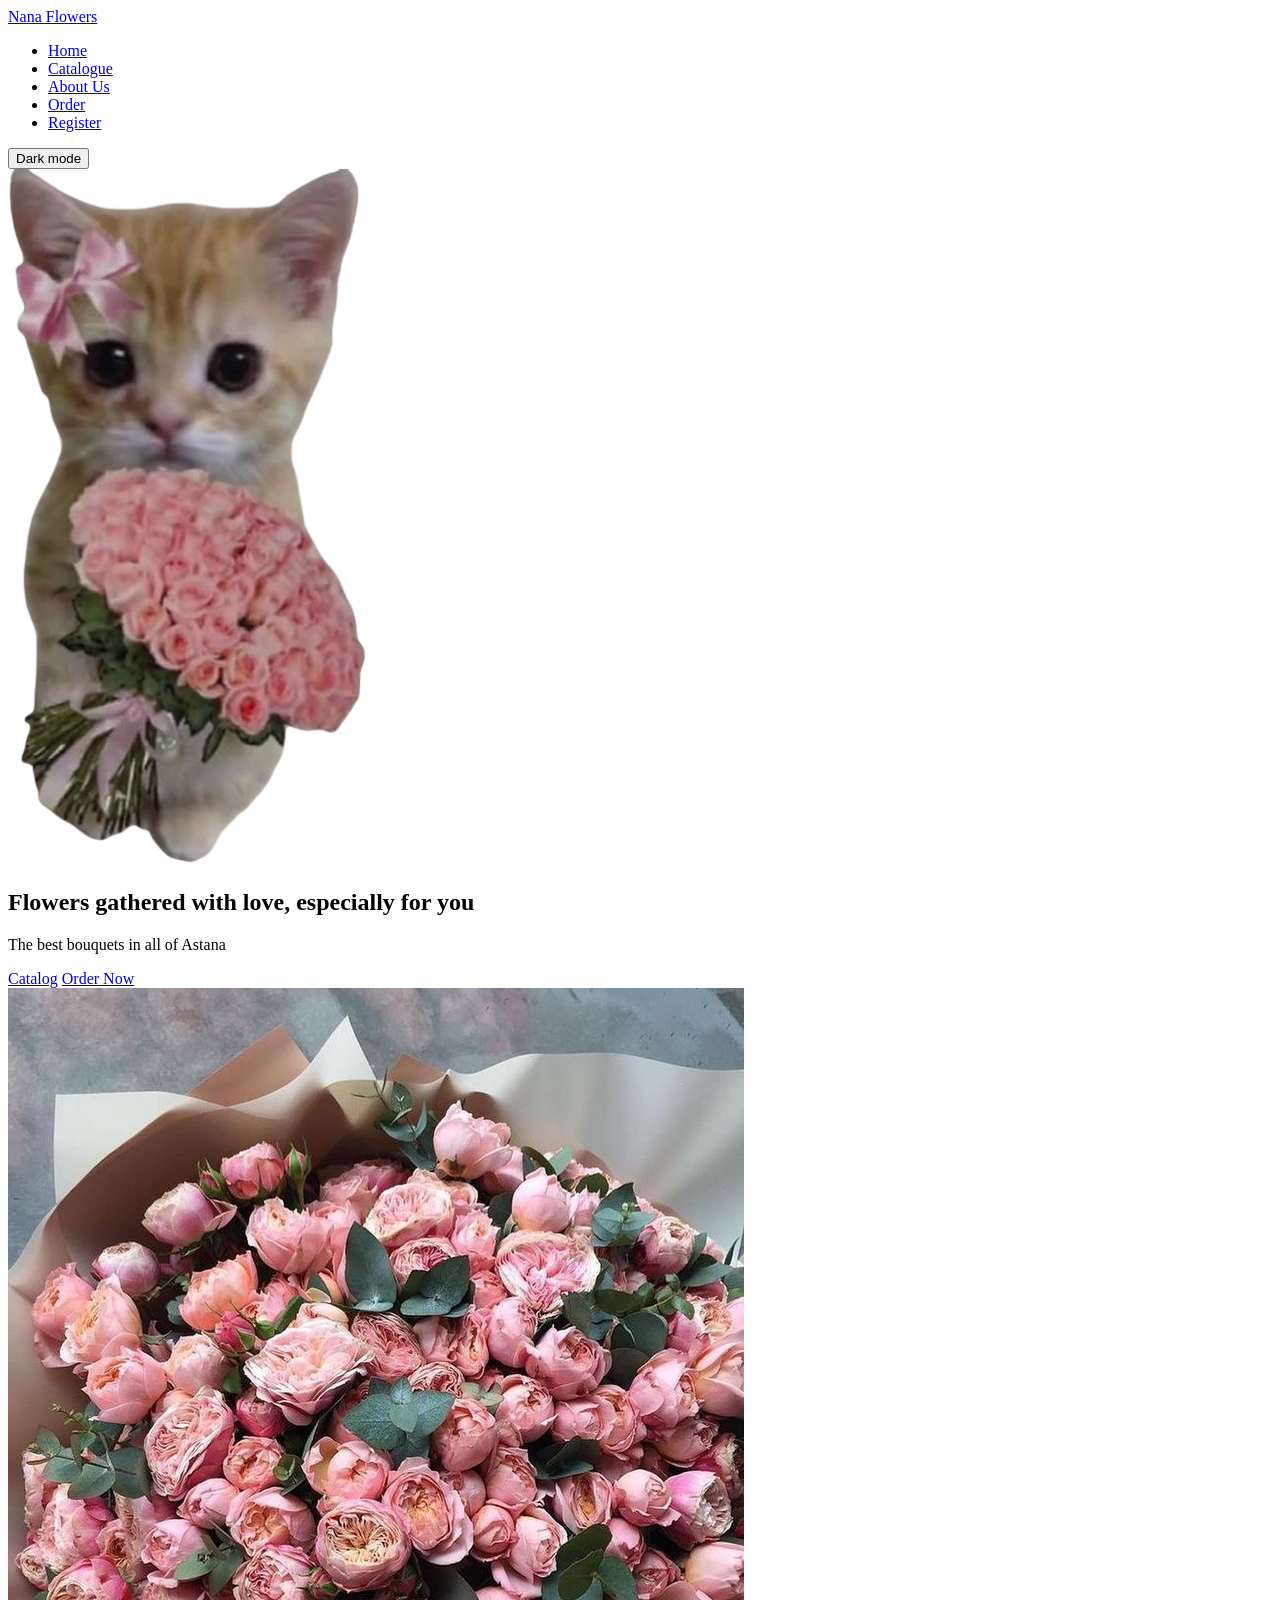
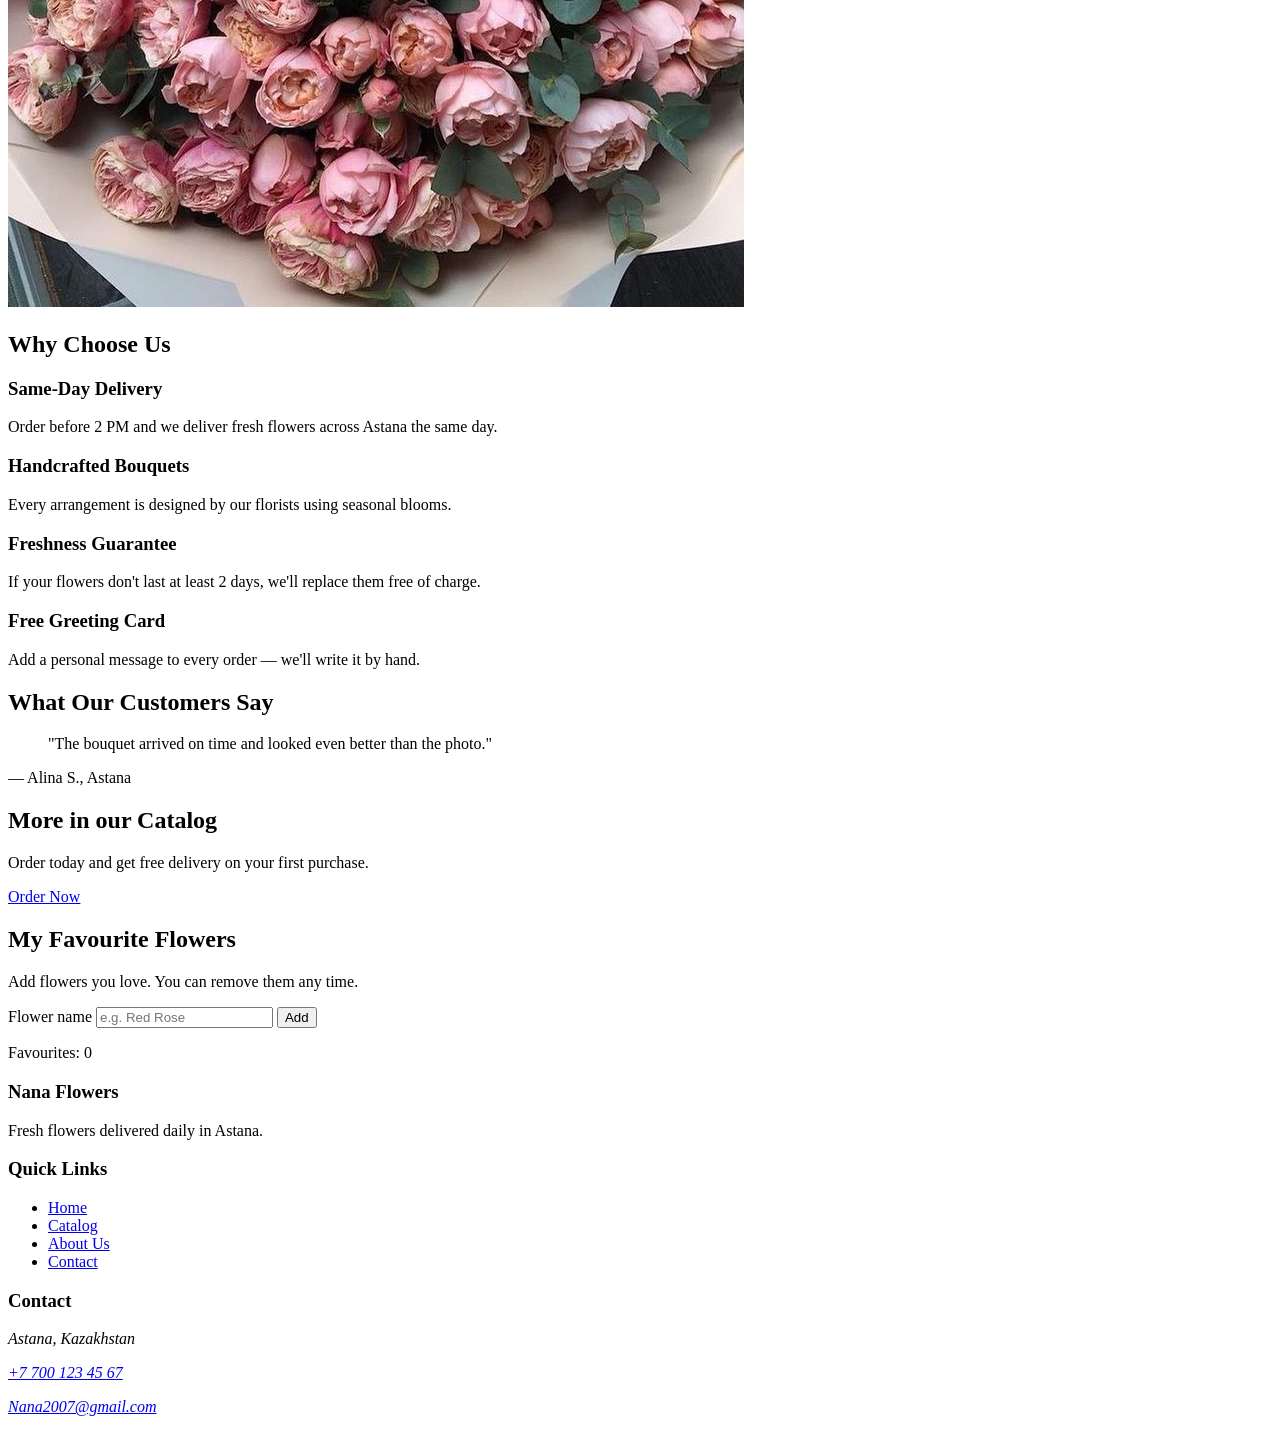
==== index.html @ 25d36a74 "Update index.html" ====
<!DOCTYPE html>
<html>
<head>
  <meta charset="UTF-8">
  <meta name="viewport" content="width=device-width, initial-scale=1.0">
  <title>Home Nana</title>
  <link rel="stylesheet" href="style.css">
  <link rel="stylesheet" href="responsive.css">
  <link rel="icon" type="image/png" href="images/faviconjpg.jpg">
  <script src="index.js" defer></script>
</head>
<body>
  <header class="header">
    <nav class="navbar" aria-label="Main navigation">
      <a href="index.html" class="logo">Nana Flowers</a>
      <ul class="list">
        <li><a href="index.html" class="active" aria-current="page">Home</a></li>
        <li><a href="services.html">Catalogue</a></li>
        <li><a href="aboutus.html">About Us</a></li>
        <li><a href="contact.html">Order</a></li>
        <li><a href="register.html">Register</a></li>
      </ul>
      
      <button id="themeToggle" class="theme-toggle" type="button" aria-pressed="false">
         Dark mode
      </button>
    </nav>
  </header>

  <main>
    <section class="hero">
      <div class="hero__text">
        <img src="images/kotikk.png" class="kotik" alt="cat with flowers">
        <h1>Flowers gathered with love, especially for you</h1>
        <p>The best bouquets in all of Astana</p>
        <div class="actions">
          <a href="services.html" class="primary">Catalog</a>
          <a href="contact.html" class="secondary">Order Now</a>
        </div>
      </div>
      <img src="images/flowers.jpg" class="flowers" alt="Nana Bouquet" loading="lazy">
    </section>

    <section class="benefits" aria-labelledby="benefits-title">
      <h2 id="benefits-title">Why Choose Us</h2>
      <div class="benefits__grid">
        <article class="benefit-card">
          <h3>Same-Day Delivery</h3>
          <p>Order before 2 PM and we deliver fresh flowers across Astana the same day.</p>
        </article>
        <article class="benefit-card">
          <h3>Handcrafted Bouquets</h3>
          <p>Every arrangement is designed by our florists using seasonal blooms.</p>
        </article>
        <article class="benefit-card">
          <h3>Freshness Guarantee</h3>
          <p>If your flowers don't last at least 2 days, we'll replace them free of charge.</p>
        </article>
        <article class="benefit-card">
          <h3>Free Greeting Card</h3>
          <p>Add a personal message to every order — we'll write it by hand.</p>
        </article>
      </div>
    </section>

    <section class="testimonial" aria-labelledby="testimonial-title">
      <h2 id="testimonial-title">What Our Customers Say</h2>
      <aside class="testimonial__quote">
        <blockquote>
          <p>"The bouquet arrived on time and looked even better than the photo."</p>
        </blockquote>
        <p class="testimonial__author">— Alina S., Astana</p>
      </aside>
    </section>

    <section class="cta" aria-labelledby="cta-title">
      <h2 id="cta-title">More in our Catalog</h2>
      <p>Order today and get free delivery on your first purchase.</p>
      <a href="contact.html" class="btn btn--accent btn--large">Order Now</a>
    </section>

    
    <section class="favourites" aria-labelledby="fav-title">
      <h2 id="fav-title">My Favourite Flowers</h2>
      <p>Add flowers you love. You can remove them any time.</p>

      <form id="favForm" class="fav-form">
        <label for="favInput">Flower name</label>
        <input type="text" id="favInput" placeholder="e.g. Red Rose" autocomplete="off">
        <button type="submit" class="btn btnaccent">Add</button>
      </form>

      <p id="favMessage" class="fav-message" role="status"></p>
      <p id="favCount" class="fav-count">Favourites: 0</p>

      <ul id="favList" class="fav-list"></ul>
    </section>
  </main>

  <footer class="site-footer">
    <div class="footer__columns">
      <div class="footer__col">
        <h3>Nana Flowers</h3>
        <p>Fresh flowers delivered daily in Astana.</p>
      </div>
      <div class="footer__col">
        <h3>Quick Links</h3>
        <ul>
          <li><a href="index.html">Home</a></li>
          <li><a href="services.html">Catalog</a></li>
          <li><a href="aboutus.html">About Us</a></li>
          <li><a href="contact.html">Contact</a></li>
        </ul>
      </div>
      <div class="footer__col">
        <h3>Contact</h3>
        <address>
          <p>Astana, Kazakhstan</p>
          <p><a href="tel:+77001234567">+7 700 123 45 67</a></p>
          <p><a href="mailto:Nana2007@gmail.com">Nana2007@gmail.com</a></p>
        </address>
      </div>
    </div>
  </footer>
</body>
</html>
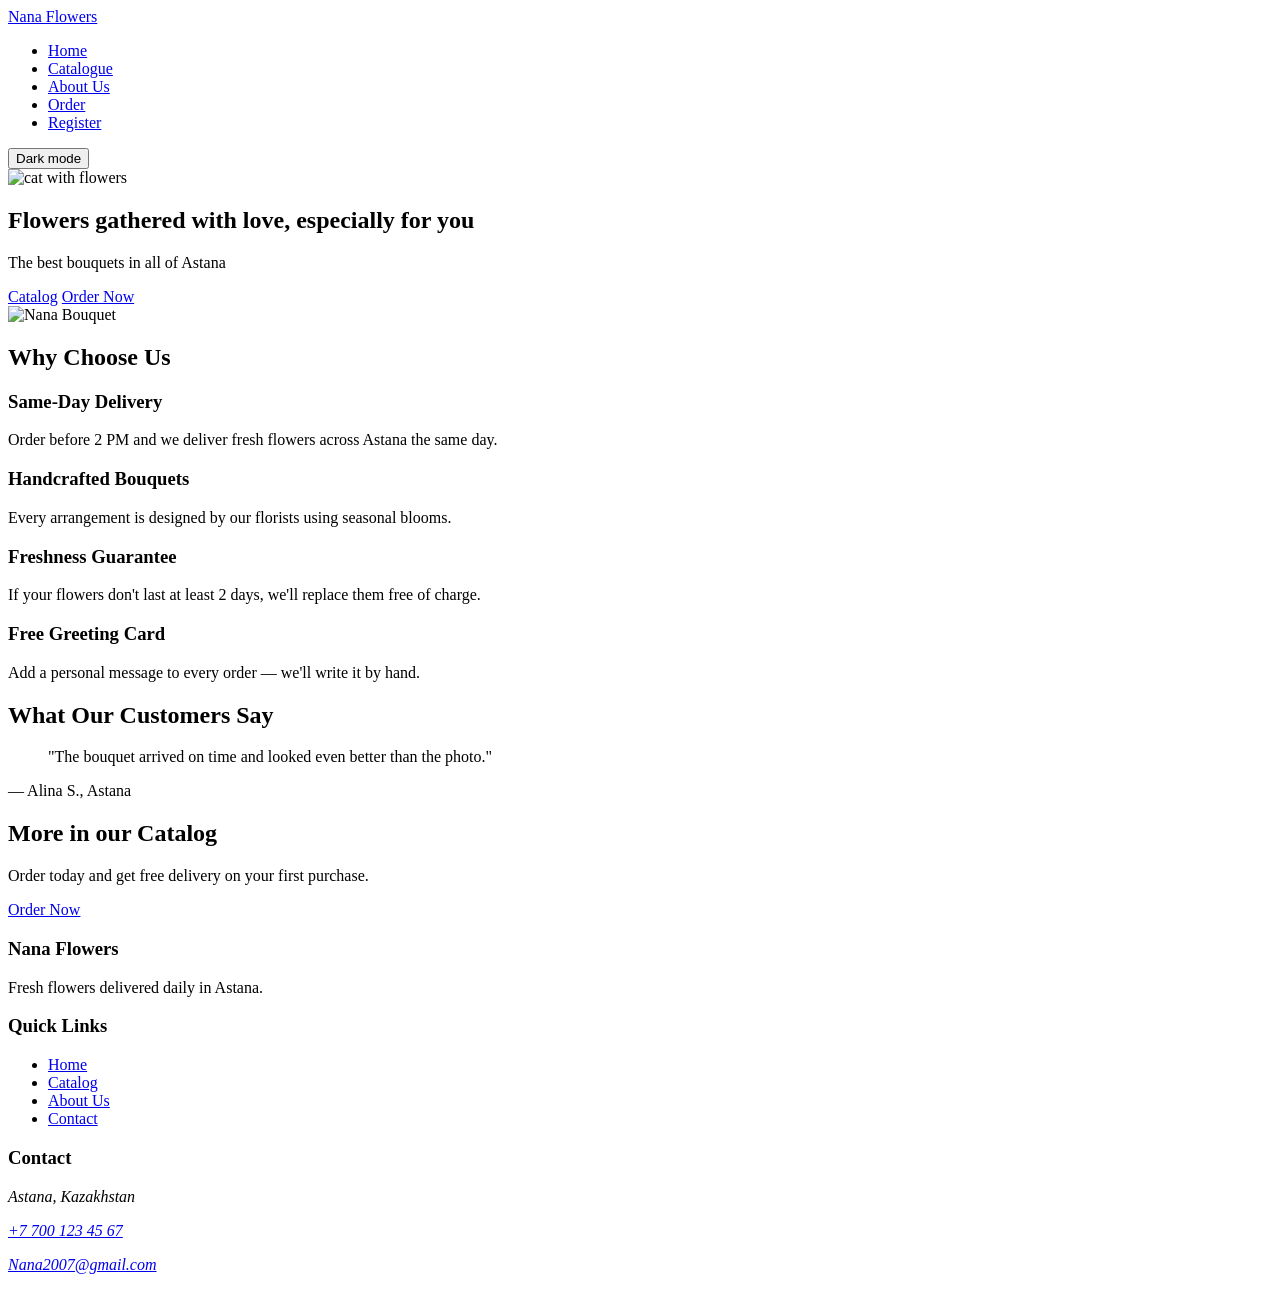
==== commit 8e68cf1e: "Update index.html" ====
--- a/index.html
+++ b/index.html
@@ -6,8 +6,8 @@
   <title>Home Nana</title>
   <link rel="stylesheet" href="style.css">
   <link rel="stylesheet" href="responsive.css">
-  <link rel="icon" type="image/png" href="images/faviconjpg.jpg">
-  <script src="index.js" defer></script>
+  <link rel="icon" type="image/png" href="faviconjpg.jpg">
+  <script src="script.js" defer></script>
 </head>
 <body>
   <header class="header">
@@ -30,7 +30,7 @@
   <main>
     <section class="hero">
       <div class="hero__text">
-        <img src="images/kotikk.png" class="kotik" alt="cat with flowers">
+        <img src="kotikk.png" class="kotik" alt="cat with flowers">
         <h1>Flowers gathered with love, especially for you</h1>
         <p>The best bouquets in all of Astana</p>
         <div class="actions">
@@ -38,7 +38,7 @@
           <a href="contact.html" class="secondary">Order Now</a>
         </div>
       </div>
-      <img src="images/flowers.jpg" class="flowers" alt="Nana Bouquet" loading="lazy">
+      <img src="flowers.jpg" class="flowers" alt="Nana Bouquet" loading="lazy">
     </section>
 
     <section class="benefits" aria-labelledby="benefits-title">
@@ -78,23 +78,6 @@
       <p>Order today and get free delivery on your first purchase.</p>
       <a href="contact.html" class="btn btn--accent btn--large">Order Now</a>
     </section>
-
-    
-    <section class="favourites" aria-labelledby="fav-title">
-      <h2 id="fav-title">My Favourite Flowers</h2>
-      <p>Add flowers you love. You can remove them any time.</p>
-
-      <form id="favForm" class="fav-form">
-        <label for="favInput">Flower name</label>
-        <input type="text" id="favInput" placeholder="e.g. Red Rose" autocomplete="off">
-        <button type="submit" class="btn btnaccent">Add</button>
-      </form>
-
-      <p id="favMessage" class="fav-message" role="status"></p>
-      <p id="favCount" class="fav-count">Favourites: 0</p>
-
-      <ul id="favList" class="fav-list"></ul>
-    </section>
   </main>
 
   <footer class="site-footer">
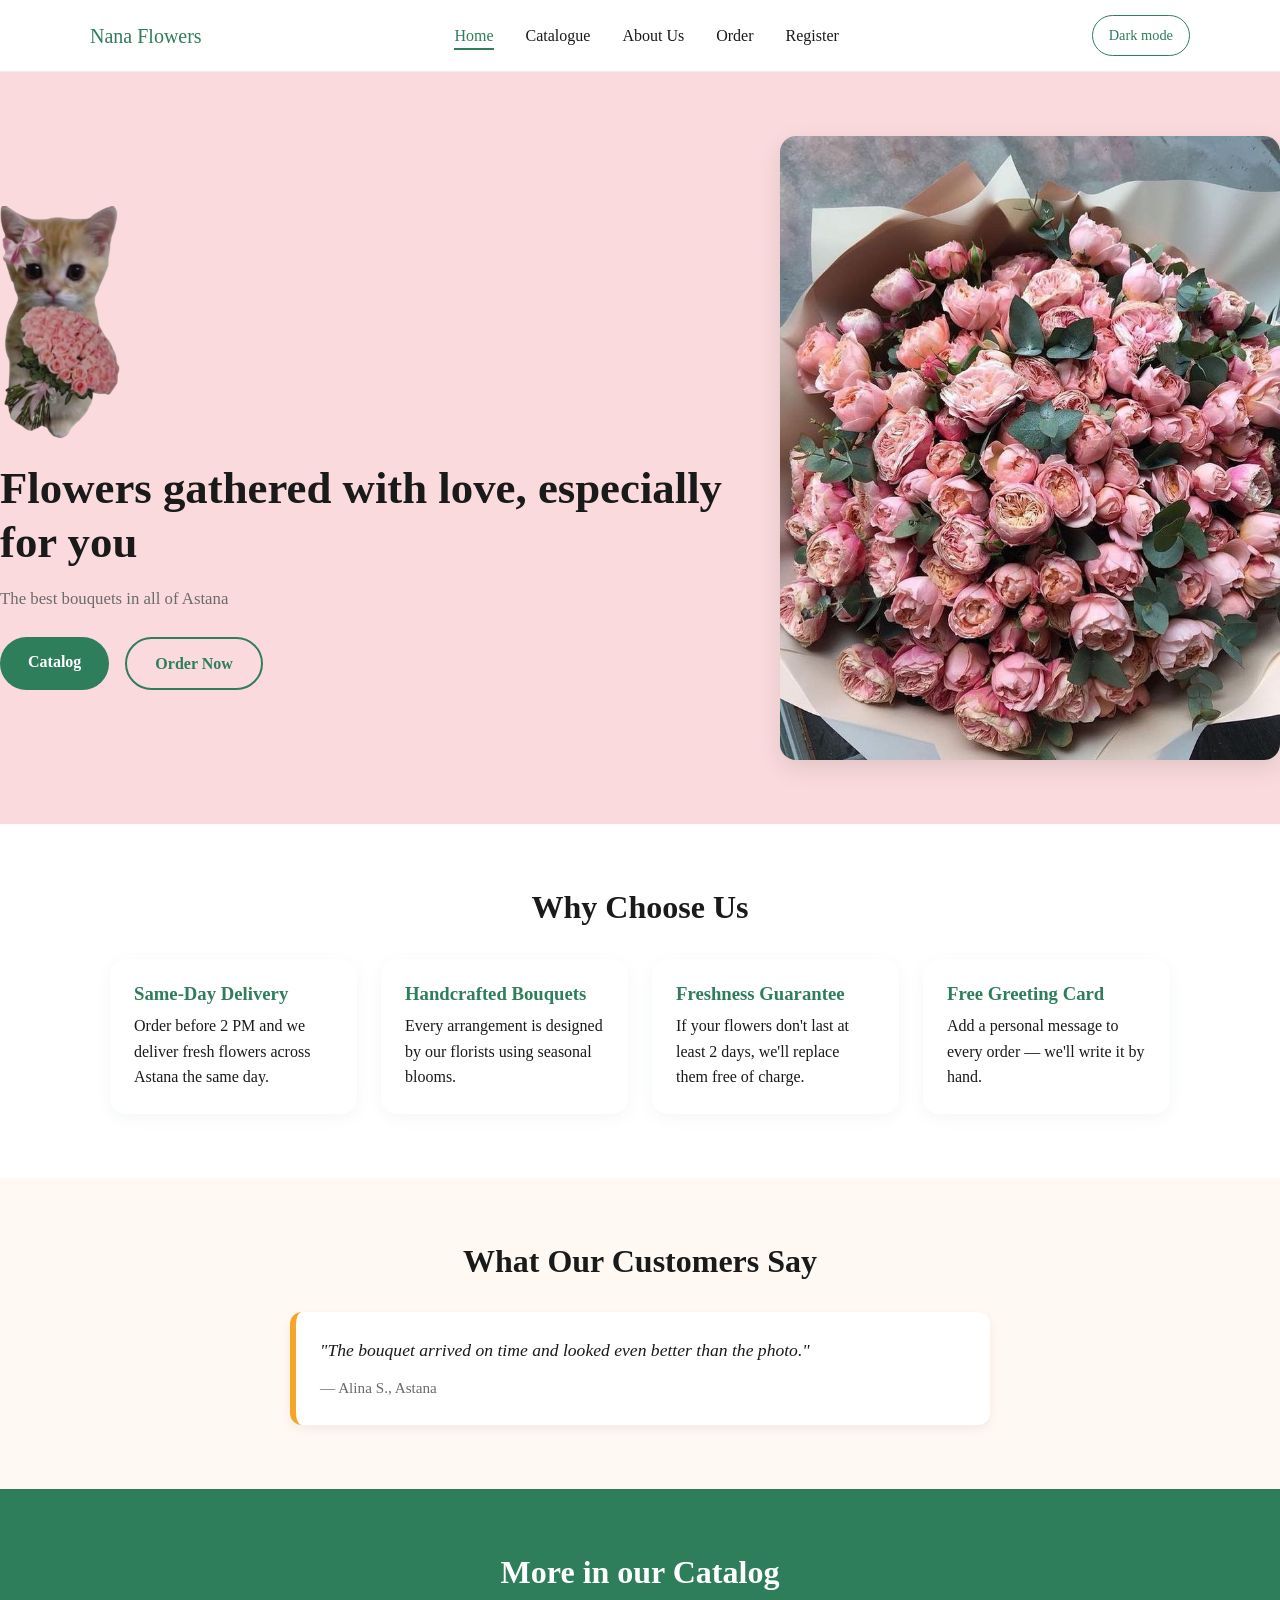
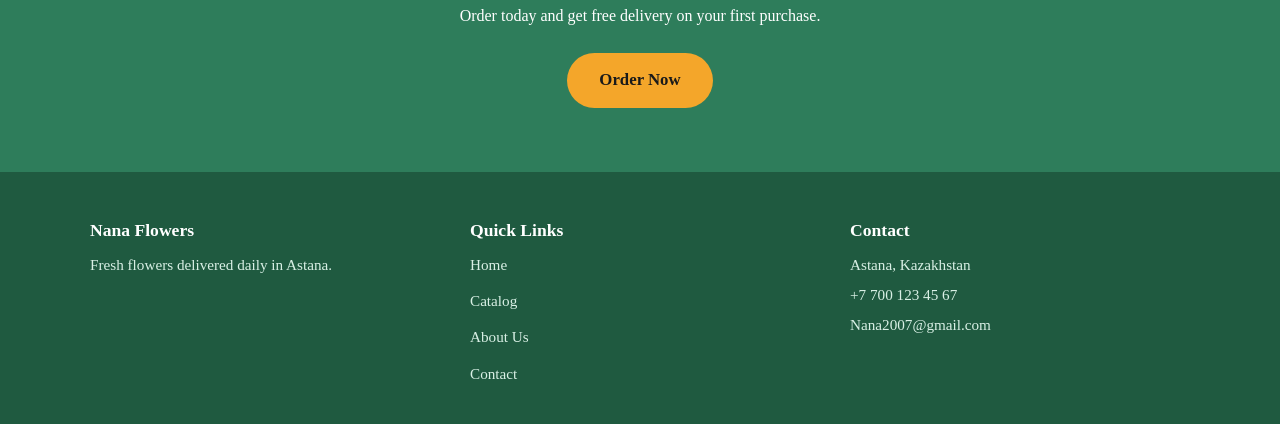
==== commit 2f43ed40: "Update index.html" ====
--- a/index.html
+++ b/index.html
@@ -4,11 +4,26 @@
   <meta charset="UTF-8">
   <meta name="viewport" content="width=device-width, initial-scale=1.0">
   <title>Home Nana</title>
-  <link rel="stylesheet" href="style.css">
-  <link rel="stylesheet" href="responsive.css">
-  <link rel="icon" type="image/png" href="faviconjpg.jpg">
-  <script src="script.js" defer></script>
+  <link rel="stylesheet" href="css/style.css">
+  <link rel="stylesheet" href="css/responsive.css">
+  <link rel="icon" type="image/png" href="images/faviconjpg.jpg">
 </head>
+   <script>
+    const themeToggle = document.getElementById('themeToggle');
+    if (themeToggle) {
+      const body = document.body;
+      themeToggle.addEventListener('click', () => {
+        const isDark = body.classList.toggle('dark-theme');
+        if (isDark) {
+          themeToggle.textContent = 'Light mode';
+          themeToggle.setAttribute('aria-pressed', 'true');
+        } else {
+          themeToggle.textContent = 'Dark mode';
+          themeToggle.setAttribute('aria-pressed', 'false');
+        }
+      });
+    }
+  </script>
 <body>
   <header class="header">
     <nav class="navbar" aria-label="Main navigation">
@@ -21,8 +36,9 @@
         <li><a href="register.html">Register</a></li>
       </ul>
       
+      
       <button id="themeToggle" class="theme-toggle" type="button" aria-pressed="false">
-         Dark mode
+        Dark mode
       </button>
     </nav>
   </header>
@@ -30,7 +46,7 @@
   <main>
     <section class="hero">
       <div class="hero__text">
-        <img src="kotikk.png" class="kotik" alt="cat with flowers">
+        <img src="images/kotikk.png" class="kotik" alt="cat with flowers">
         <h1>Flowers gathered with love, especially for you</h1>
         <p>The best bouquets in all of Astana</p>
         <div class="actions">
@@ -38,7 +54,7 @@
           <a href="contact.html" class="secondary">Order Now</a>
         </div>
       </div>
-      <img src="flowers.jpg" class="flowers" alt="Nana Bouquet" loading="lazy">
+      <img src="images/flowers.jpg" class="flowers" alt="Nana Bouquet" loading="lazy">
     </section>
 
     <section class="benefits" aria-labelledby="benefits-title">
--- a/css/style.css
+++ b/css/style.css
@@ -0,0 +1,1238 @@
+* {
+  box-sizing: border-box;
+  margin: 0;
+  padding: 0;
+}
+
+body {
+  font-family: Georgia, 'Times New Roman', Times, serif;
+  color: #1A1A1A;
+  background: #FFFFFF;
+  line-height: 1.6;
+  padding-top: 72px;
+  transition: background 0.3s, color 0.3s;
+}
+
+h1, h2, h3 {
+  font-family: Georgia, 'Times New Roman', Times, serif;
+  line-height: 1.2;
+}
+
+.container {
+  width: min(1100px, 90%);
+  margin: 0 auto;
+}
+
+.header {
+  position: fixed;
+  top: 0;
+  left: 0;
+  width: 100%;
+  height: 72px;
+  background: #FFFFFF;
+  border-bottom: 1px solid #EEEEEE;
+  z-index: 1000;
+  transition: background 0.3s, border-color 0.3s;
+}
+
+.navbar {
+  display: flex;
+  align-items: center;
+  justify-content: space-between;
+  height: 100%;
+  width: min(1100px, 90%);
+  margin: 0 auto;
+}
+
+.logo {
+  font-family: 'Times New Roman', Times, serif;
+  font-size: 1.25rem;
+  color: #2E7D5B;
+  text-decoration: none;
+}
+
+.list {
+  display: flex;
+  gap: 32px;
+  list-style: none;
+}
+
+.list a {
+  color: #1A1A1A;
+  text-decoration: none;
+  font-weight: 500;
+  padding-bottom: 4px;
+  border-bottom: 2px solid transparent;
+  transition: color 0.2s, border-color 0.2s;
+}
+
+.list a:hover {
+  color: #2E7D5B;
+  border-bottom-color: #F4A62A;
+}
+
+.list a.active {
+  color: #2E7D5B;
+  border-bottom-color: #2E7D5B;
+}
+
+.btn {
+  display: inline-block;
+  padding: 10px 22px;
+  border-radius: 999px;
+  font-weight: 600;
+  text-decoration: none;
+}
+
+.btnaccent {
+  background: #F4A62A;
+  color: #1A1A1A;
+}
+
+.btnaccent:hover {
+  filter: brightness(0.95);
+}
+
+.btnaccent:focus-visible {
+  outline: 3px solid #2E7D5B;
+  outline-offset: 2px;
+}
+
+.go {
+  background: #2E7D5B;
+  color: #FFFFFF;
+  padding: 64px 0;
+  text-align: center;
+}
+
+.go h2 {
+  color: #FFFFFF;
+  margin-bottom: 8px;
+}
+
+.go p {
+  margin-bottom: 32px;
+}
+
+
+@media (max-width: 640px) {
+  .navbar {
+    flex-wrap: wrap;
+    height: auto;
+    padding: 8px 0;
+  }
+  .theme-toggle {
+    margin-left: auto;
+  }
+}
+
+
+
+
+
+
+.hero {
+  display: flex;
+  align-items: center;
+  justify-content: space-between;
+  gap: 40px;
+  padding: 64px 0;
+  background: #FADADD;
+  flex-wrap: wrap;
+}
+
+.hero .hero__text {
+  flex: 1 1 400px;
+  text-align: left;
+}
+
+.hero .hero__text h1 {
+  font-size: clamp(1.8rem, 4vw, 2.8rem);
+  margin-bottom: 16px;
+}
+
+.hero .hero__text p {
+  font-size: 1.05rem;
+  color: #6B6B6B;
+  margin-bottom: 24px;
+}
+
+.hero .kotik {
+  width: 120px;
+  margin-bottom: 16px;
+}
+
+.hero .flowers {
+  flex: 1 1 400px;
+  max-width: 500px;
+  border-radius: 16px;
+  box-shadow: 0 8px 24px rgba(0, 0, 0, 0.1);
+}
+
+
+.hero .actions {
+  display: flex;
+  gap: 16px;
+  flex-wrap: wrap;
+  margin-top: 16px;
+}
+
+.primary {
+  display: inline-block;
+  padding: 12px 28px;
+  background: #2E7D5B;
+  color: #FFFFFF;
+  border-radius: 999px;
+  font-weight: 600;
+  text-decoration: none;
+  transition: filter 0.2s;
+}
+
+.primary:hover {
+  filter: brightness(0.9);
+}
+
+.secondary {
+  display: inline-block;
+  padding: 12px 28px;
+  background: transparent;
+  color: #2E7D5B;
+  border: 2px solid #2E7D5B;
+  border-radius: 999px;
+  font-weight: 600;
+  text-decoration: none;
+  transition: 0.2s;
+}
+
+.secondary:hover {
+  background: #2E7D5B;
+  color: #FFFFFF;
+}
+
+.cta {
+  background: #2E7D5B;
+  color: #FFFFFF;
+  padding: 64px 20px;
+  text-align: center;
+  border-radius: 0;
+}
+
+.cta h2 {
+  color: #FFFFFF;
+  font-size: 2rem;
+  margin-bottom: 12px;
+}
+
+.cta p {
+  color: #FFFFFF;
+  margin-bottom: 24px;
+}
+
+.btn--accent {
+  display: inline-block;
+  padding: 12px 28px;
+  background: #F4A62A;
+  color: #1A1A1A;
+  border-radius: 999px;
+  font-weight: 600;
+  text-decoration: none;
+}
+
+.btn--accent:hover {
+  filter: brightness(0.95);
+}
+
+.btn--large {
+  padding: 14px 32px;
+  font-size: 1.05rem;
+}
+
+.site-footer {
+  background: #1F5A40;
+  color: #FFFFFF;
+  padding: 48px 20px 32px;
+}
+
+.footer__columns {
+  max-width: 1100px;
+  margin: 0 auto;
+  display: grid;
+  grid-template-columns: repeat(3, 1fr);
+  gap: 40px;
+}
+
+.footer__col h3 {
+  color: #FFFFFF;
+  margin-bottom: 12px;
+  font-size: 1.1rem;
+}
+
+.footer__col p,
+.footer__col a {
+  color: #D9F0E5;
+  font-size: 0.95rem;
+  text-decoration: none;
+  margin-bottom: 6px;
+  display: block;
+}
+
+.footer__col a:hover {
+  color: #F4A62A;
+}
+
+.footer__col ul {
+  list-style: none;
+  display: grid;
+  gap: 6px;
+}
+
+.footer__col address {
+  font-style: normal;
+}
+
+.benefits {
+  padding: 64px 20px;
+  text-align: center;
+  max-width: 1100px;
+  margin: 0 auto;
+}
+
+.benefits h2 {
+  margin-bottom: 32px;
+  font-size: 2rem;
+}
+
+.benefits__grid {
+  display: grid;
+  grid-template-columns: repeat(auto-fit, minmax(220px, 1fr));
+  gap: 24px;
+}
+
+.benefit-card {
+  background: #FFFFFF;
+  padding: 24px;
+  border-radius: 16px;
+  box-shadow: 0 4px 16px rgba(46, 125, 91, 0.06);
+  text-align: left;
+}
+
+.benefit-card h3 {
+  color: #2E7D5B;
+  margin-bottom: 8px;
+}
+
+.testimonial {
+  padding: 64px 20px;
+  text-align: center;
+  background: #FFF8F3;
+}
+
+.testimonial h2 {
+  margin-bottom: 32px;
+  font-size: 2rem;
+}
+
+.testimonial__quote {
+  max-width: 700px;
+  margin: 0 auto;
+  background: #FFFFFF;
+  border-left: 6px solid #F4A62A;
+  padding: 24px;
+  border-radius: 12px;
+  text-align: left;
+  box-shadow: 0 4px 12px rgba(0, 0, 0, 0.06);
+}
+
+.testimonial__quote blockquote p {
+  font-style: italic;
+  font-size: 1.1rem;
+  color: #1A1A1A;
+}
+
+.testimonial__author {
+  color: #6B6B6B;
+  font-size: 0.95rem;
+  margin-top: 12px;
+}
+
+.content {
+  max-width: 1100px;
+  margin: 0 auto;
+}
+
+
+
+
+
+.services {
+  padding: 64px 0;
+  max-width: 1200px;
+  margin: 0 auto;
+}
+
+.services h2 {
+  text-align: center;
+  margin-bottom: 32px;
+}
+
+.services-grid {
+  display: grid;
+  grid-template-columns: 2fr 1fr 1fr;
+  gap: 24px;
+}
+
+.service {
+  background: rgb(255, 246, 242);
+  padding: 24px;
+  border-radius: 12px;
+  box-shadow: 0 4px 16px rgba(46, 125, 91, 0.06);
+}
+.service h3 {
+  color: #2E7D5B;
+  margin-bottom: 8px;
+}
+
+.service-large {
+  grid-column: 1 / 2;  
+  grid-row: 1 / 3;
+  background: rgb(255, 228, 235);
+  }
+
+.products {
+  padding: 64px 0;
+  max-width: 1200px;
+  margin: 0 auto;
+}
+
+.heading {
+  text-align: center;
+  font-size: 36px;
+  margin: 40px;
+  color: #2E7D5B;
+}
+
+.box-container {
+  display: grid;
+  grid-template-columns: 1fr 1fr 1fr;
+  gap: 24px;
+}
+
+.box {
+  background: white;
+  border: 1px solid rgb(230, 230, 230);
+  border-radius: 12px;
+  overflow: hidden;
+  box-shadow: 0 4px 12px rgba(0, 0, 0, 0.08);
+  position: relative;
+}
+
+.discount {
+  position: absolute;
+  top: 10px;
+  left: 10px;
+  background: rgba(244, 166, 42, 1);
+  color: rgb(30, 30, 30);
+  padding: 4px 12px;
+  border-radius: 6px;
+  font-size: 0.85rem;
+  font-weight: 700;
+  z-index: 1;
+}
+
+.image {
+  position: relative;
+  text-align: center;
+  overflow: hidden;
+}
+
+.image img {
+  width: 100%;
+  height: 220px;
+  object-fit: cover;
+  opacity: 0.5;
+}
+.box:hover .image img {
+  opacity: 1.0;
+}
+
+.btn-group {
+  position: absolute;         
+  bottom: 0;
+  left: 0;
+  right: 0;
+  display: flex;
+}
+
+
+.button {
+  background-color: rgb(48, 109, 69);
+  border: 1px solid rgb(249, 252, 249);
+  border-radius: 10px;
+  color: white;
+  padding: 15px 32px;
+  text-align: center;
+  text-decoration: none;
+  font-size: 16px;
+  cursor: pointer;
+}
+
+.btn-group .button:hover {
+  background-color: rgb(123, 123, 123);
+}
+
+.btn-group .button:not(:last-child) {
+  border-right: none; 
+}
+.content {
+  padding: 16px;
+  text-align: center;
+}
+
+.content h3 {
+  font-size: 18px;
+  margin-bottom: 8px;
+}
+
+.price {
+  font-weight: 700;
+  color: rgb(35, 34, 34);
+}
+
+.price span {
+  color: rgb(150, 150, 150);
+  text-decoration: line-through;
+  font-weight: 400;
+  margin-left: 8px;
+}
+
+.order-btn {
+  background-color: rgb(255, 241, 235);
+  border: none;
+  border-radius: 12px;
+  box-shadow: 0 4px 16px rgba(46, 125, 91, 0.06);
+  color: black;
+  padding: 16px 32px;
+  text-align: center;
+  text-decoration: none;
+  display: inline-block;
+  font-size: 16px;
+  margin: 4px 2px;
+  transition-duration: 0.4s;
+  cursor: pointer;
+}
+
+.order-btn:hover {
+  background-color: #003312;
+  color: white;
+}
+.bouquet-search {
+  max-width: 600px;
+  margin: 30px auto 45px;
+  text-align: center;
+}
+
+.bouquet-search label {
+  display: block;
+  color: rgb(46, 128, 91);
+  font-size: 22px;
+  font-weight: bold;
+  margin-bottom: 15px;
+}
+
+.bouquet-search input {
+  width: 100%;
+  padding: 15px 20px;
+  border: 2px solid rgb(244, 196, 217);
+  border-radius: 20px;
+  font-size: 16px;
+  outline: none;
+  box-sizing: border-box;
+}
+
+.bouquet-search input:focus {
+  border-color: rgb(46, 128, 91);
+}
+
+#resultCount {
+  margin-top: 15px;
+  color: rgb(119, 119, 119);
+}
+
+#noResults {
+  margin-top: 15px;
+  color: rgb(182, 78, 117);
+}
+
+.favourites {
+  max-width: 750px;
+  margin: 70px auto;
+  padding: 40px;
+  background-color: rgb(255, 243, 246);
+  border-radius: 20px;
+  text-align: center;
+  box-sizing: border-box;
+}
+
+.favourites h2 {
+  color: rgb(46, 128, 91);
+  font-size: 32px;
+  margin-bottom: 10px;
+}
+
+.favourites-description {
+  color: rgb(119, 119, 119);
+  margin-bottom: 25px;
+}
+
+.favourites label {
+  display: block;
+  margin-bottom: 12px;
+  font-weight: bold;
+  color: rgb(46, 128, 91);
+}
+
+.flower-form-row {
+  display: flex;
+  gap: 10px;
+}
+
+.flower-form-row input {
+  flex: 1;
+  min-width: 0;
+  padding: 14px;
+  border: 2px solid rgb(244, 196, 217);
+  border-radius: 10px;
+  font-size: 16px;
+}
+
+.flower-form-row button,
+#flowerList button {
+  background-color: rgb(46, 128, 91);
+  color: white;
+  border: none;
+  border-radius: 10px;
+  padding: 12px 20px;
+  cursor: pointer;
+}
+
+.flower-form-row button:hover,
+#flowerList button:hover {
+  background-color: rgb(158, 158, 158);
+}
+
+#flowerCount {
+  margin: 20px 0;
+  color: rgb(119, 119, 119);
+}
+
+#flowerList {
+  list-style: none;
+  padding: 0;
+}
+
+#flowerList li {
+  display: flex;
+  justify-content: space-between;
+  align-items: center;
+  gap: 12px;
+  padding: 12px 15px;
+  margin-top: 10px;
+  background-color: white;
+  border-radius: 10px;
+  text-align: left;
+}
+
+
+
+.about {
+  background: #FADADD;
+  padding: 64px 0;
+}
+
+.eyebrow {
+  text-transform: uppercase;
+  letter-spacing: 2px;
+  font-size: 0.85rem;
+  color: #2E7D5B;
+  margin-bottom: 8px;
+}
+
+.about h1 {
+  font-size: clamp(1.8rem, 4vw, 2.8rem);
+  margin-bottom: 16px;
+}
+
+.lead {
+  font-size: 1.05rem;
+  color: #6B6B6B;
+  max-width: 60ch;
+}
+
+.story {
+  padding: 64px 0;
+}
+
+.storylayout {
+  display: grid;
+  grid-template-columns: 1fr 1fr;
+  gap: 40px;
+  align-items: start;
+  margin-top: 30px;
+}
+
+.timeline {
+  list-style: none;
+  display: grid;
+  gap: 32px;
+  padding: 32px;
+  border: 2px solid #FADADD;
+  border-radius: 20px;
+}
+
+.timelineitem {
+  display: flex;
+  gap: 24px;
+}
+
+.timelineyear {
+  font-family: 'Times New Roman', Times, serif;
+  font-size: 1.4rem;
+  color: #2E7D5B;
+  min-width: 70px;
+}
+
+.timelineitem h3 {
+  color: #2E7D5B;
+  margin-bottom: 4px;
+}
+
+.storyphoto img {
+  width: 100%;
+  height: auto;
+  border-radius: 16px;
+  display: block;
+  box-shadow: 0 4px 16px rgba(0, 0, 0, 0.1);
+}
+
+.values {
+  background: #FFF8F3;
+  padding: 64px 0;
+}
+
+.valuesgrid {
+  display: grid;
+  grid-template-columns: repeat(auto-fit, minmax(250px, 1fr));
+  gap: 32px;
+  margin-top: 32px;
+}
+
+.valuecard {
+  background: #FFFFFF;
+  padding: 32px;
+  border-radius: 16px;
+  box-shadow: 0 4px 16px rgba(46, 125, 91, 0.06);
+  transition: transform 0.2s;
+}
+
+.valuecard:hover {
+  transform: translateY(-4px);
+}
+
+.valueicon {
+  font-size: 2rem;
+  display: block;
+  margin-bottom: 8px;
+}
+
+.valuecard h3 {
+  margin-bottom: 8px;
+  color: #2E7D5B;
+}
+
+.team {
+  padding: 64px 0;
+}
+
+.teamrow {
+  display: flex;
+  flex-wrap: wrap;
+  gap: 32px;
+  justify-content: center;
+  margin-top: 32px;
+}
+
+.teamcard {
+  flex: 1 1 240px;
+  max-width: 300px;
+  text-align: center;
+  background: #FFFFFF;
+  padding: 32px;
+  border-radius: 16px;
+  box-shadow: 0 4px 16px rgba(46, 125, 91, 0.06);
+}
+
+.teamcard img {
+  width: 140px;
+  height: 140px;
+  border-radius: 50%;
+  object-fit: cover;
+  margin-bottom: 16px;
+}
+
+
+.hidden { 
+  display: none; 
+}
+
+.faq-question {
+  display: block;
+  width: 100%;
+  text-align: left;
+  padding: 15px;
+  background: #FADADD;
+  color: #1A1A1A;
+  border: none;
+  border-radius: 8px;
+  margin-top: 10px;
+  cursor: pointer;
+  font-weight: bold;
+  font-size: 16px;
+}
+
+.faq-answer {
+  padding: 15px;
+  background: #FFF8F3;
+  border-left: 4px solid #2E7D5B;
+  margin-top: 5px;
+  border-radius: 0 0 8px 8px;
+  color: #1A1A1A;
+}
+
+
+
+
+
+
+.contact-page {
+  padding: 64px 0;
+}
+
+.contact-wrapper {
+  max-width: 1100px;
+  margin: 0 auto;
+  display: grid;
+  grid-template-columns: 1fr 1.3fr;
+  gap: 64px;
+  align-items: start;
+  width: min(1100px, 90%);
+}
+
+.contact-left h1 {
+  font-size: 2rem;
+  margin-bottom: 32px;
+  color: #2E7D5B;
+}
+
+.contact-item {
+  display: flex;
+  gap: 16px;
+  margin-bottom: 24px;
+  align-items: flex-start;
+}
+
+.contact-item h3 {
+  font-size: 1rem;
+  color: #1A1A1A;
+  margin-bottom: 4px;
+}
+
+.contact-item p {
+  color: #6B6B6B;
+  font-size: 0.95rem;
+}
+
+.contact-right h2 {
+  font-size: 1.6rem;
+  margin-bottom: 8px;
+  color: #2E7D5B;
+}
+
+.contact-right .subtitle {
+  color: #6B6B6B;
+  margin-bottom: 16px;
+}
+
+.contact-right .divider {
+  width: 100%;
+  height: 3px;
+  background: #FADADD;
+  border-radius: 2px;
+  margin-bottom: 32px;
+}
+
+.contact-right form {
+  display: flex;
+  flex-direction: column;
+  gap: 16px;
+}
+
+.input-box input,
+.input-box textarea {
+  width: 100%;
+  border: 2px solid #EEEEEE;
+  border-radius: 12px;
+  padding: 14px 18px;
+  font-size: 1rem;
+  font-family: inherit;
+  color: #1A1A1A;
+  background: #FFFFFF;
+  outline: none;
+  transition: border-color 0.2s;
+}
+
+.input-box input:focus,
+.input-box textarea:focus {
+  border-color: #2E7D5B;
+}
+
+.input-box textarea {
+  min-height: 130px;
+  resize: vertical;
+}
+
+.button input[type="submit"] {
+  background: #2E7D5B;
+  color: #FFFFFF;
+  border: none;
+  border-radius: 999px;
+  padding: 14px 40px;
+  font-size: 1rem;
+  font-weight: 600;
+  cursor: pointer;
+  transition: filter 0.2s;
+}
+
+.button input[type="submit"]:hover {
+  filter: brightness(0.95);
+}
+
+
+
+
+.contact-page {
+    background-color: #FFFFFF;
+    font-family: Georgia, 'Times New Roman', Times, serif;
+    padding: 50px 0 80px 0;
+}
+.header .navbar .list a {
+    font-family: Georgia, 'Times New Roman', Times, serif !important;
+    font-size: 1rem !important;
+}
+.contact-page .contact-wrapper {
+    display: grid;
+    grid-template-columns: 1fr 1.3fr;
+    gap: 40px;
+    align-items: stretch;
+}
+
+.contact-page .contact-info-card {
+    background: #FFF8F3;
+    padding: 36px 30px;
+    border-radius: 20px;
+    box-shadow: 0 4px 16px rgba(46, 125, 91, 0.06);
+    border-left: 6px solid #2E7D5B;
+}
+
+.contact-page .contact-info-card h1 {
+    color: #2E7D5B;
+    font-size: 2.2rem;
+    margin-bottom: 12px;
+}
+
+.contact-page .contact-info-card .card-subtitle {
+    color: #6B6B6B;
+    font-family: system-ui, -apple-system, sans-serif;
+    font-size: 0.95rem;
+    margin-bottom: 32px;
+}
+
+.contact-page .contact-item {
+    display: flex;
+    align-items: center;
+    gap: 16px;
+    margin-bottom: 24px;
+    padding: 12px;
+    background: #FFFFFF;
+    border-radius: 12px;
+    box-shadow: 0 2px 8px rgba(0,0,0,0.03);
+    transition: transform 0.2s;
+}
+
+.contact-page .contact-item:hover {
+    transform: translateY(-2px);
+}
+
+.contact-page .contact-item i {
+    font-size: 1.25rem;
+    color: #2E7D5B;
+    width: 24px;
+    text-align: center;
+}
+
+.contact-page .contact-item h3 {
+    font-family: system-ui, -apple-system, sans-serif;
+    font-size: 0.9rem;
+    font-weight: 600;
+    color: #1A1A1A;
+    margin: 0;
+}
+
+.contact-page .contact-item p {
+    font-family: system-ui, -apple-system, sans-serif;
+    font-size: 0.9rem;
+    color: #6B6B6B;
+    margin: 0;
+}
+
+.contact-page .contact-form-card {
+    background: #FFFFFF;
+    padding: 36px 32px;
+    border-radius: 20px;
+    border: 1px solid #F0F0F0;
+    box-shadow: 0 4px 20px rgba(0, 0, 0, 0.05);
+}
+
+.contact-page .contact-form-card h2 {
+    color: #2E7D5B;
+    font-size: 1.8rem;
+    margin-bottom: 6px;
+}
+
+.contact-page .contact-form-card .subtitle {
+    color: #6B6B6B;
+    font-family: system-ui, -apple-system, sans-serif;
+    font-size: 0.95rem;
+    margin-bottom: 16px;
+}
+
+.contact-page .contact-form-card .divider {
+    width: 100%;
+    height: 3px;
+    background: #FADADD;
+    border-radius: 2px;
+    margin-bottom: 28px;
+}
+
+.contact-page .form-label {
+    font-family: system-ui, -apple-system, sans-serif !important;
+    font-size: 0.9rem !important;
+    font-weight: 600 !important;
+    color: #1A1A1A !important;
+    margin-bottom: 6px !important;
+    display: block !important;
+}
+
+.contact-page .input-box input,
+.contact-page .input-box textarea {
+    width: 100%;
+    border: 1.5px solid #E5E5E5;
+    border-radius: 12px;
+    padding: 12px 16px;
+    font-family: system-ui, -apple-system, sans-serif;
+    font-size: 0.95rem;
+    color: #1A1A1A;
+    background: #FAFAFA;
+    outline: none;
+    transition: all 0.2s;
+}
+
+.contact-page .input-box input:focus,
+.contact-page .input-box textarea:focus {
+    border-color: #2E7D5B;
+    background: #FFFFFF;
+    box-shadow: 0 0 0 3px rgba(46, 125, 91, 0.1);
+}
+
+.contact-page .btn-send-main {
+    background: #F4A62A;
+    color: #1A1A1A;
+    border: none;
+    border-radius: 999px;
+    padding: 14px 44px;
+    font-family: system-ui, -apple-system, sans-serif;
+    font-size: 1rem;
+    font-weight: 700;
+    cursor: pointer;
+    transition: transform 0.15s, filter 0.2s, box-shadow 0.2s;
+    box-shadow: 0 4px 14px rgba(244, 166, 42, 0.35);
+    display: inline-block;
+}
+
+.contact-page .btn-send-main:hover {
+    filter: brightness(0.95);
+    transform: translateY(-2px);
+    box-shadow: 0 6px 18px rgba(244, 166, 42, 0.45);
+}
+
+.contact-form-section {
+  padding: 64px 0;
+  background: #FFF8F3;
+}
+
+.contact-form-section h2 {
+  margin-bottom: 8px;
+  color: #2E7D5B;
+}
+
+.contact-form-section .lead {
+  margin-bottom: 32px;
+  color: #6B6B6B;
+}
+
+.contact-form-section .form-label {
+  font-weight: 600;
+  color: #1A1A1A;
+  margin-bottom: 6px;
+}
+
+.contact-form-section .form-control {
+  border: 2px solid #EEEEEE;
+  border-radius: 12px;
+  padding: 12px 16px;
+  font-size: 1rem;
+  font-family: inherit;
+  transition: border-color 0.2s;
+}
+
+.contact-form-section .form-control:focus {
+  border-color: #2E7D5B;
+  box-shadow: 0 0 0 3px rgba(46, 125, 91, 0.15);
+}
+
+.contact-form-section .form-text {
+  color: #6B6B6B;
+  font-size: 0.85rem;
+  margin-top: 4px;
+}
+
+.contact-form-section .btnaccent {
+  border: none;
+  cursor: pointer;
+  font-family: inherit;
+  font-size: 1rem;
+  padding: 12px 28px;
+  margin-top: 8px;
+}
+
+.success-message {
+  margin-top: 24px;
+  padding: 16px 20px;
+  background: #D4F4DD;
+  color: #1F5A40;
+  border-radius: 12px;
+  font-weight: 600;
+  text-align: center;
+}
+
+.contact-form-section .valid-feedback {
+  color: #2E7D5B;
+}
+
+.contact-form-section .invalid-feedback {
+  color: #C2185B;
+}
+
+.contact-form-section .form-control.is-valid,
+.contact-form-section .was-validated .form-control:valid {
+  border-color: #2E7D5B;
+}
+
+.contact-form-section .form-control.is-invalid,
+.contact-form-section .was-validated .form-control:invalid {
+  border-color: #C2185B;
+}
+
+
+
+
+
+
+/* Dark / Light theme */
+.theme-toggle {
+  padding: 8px 16px;
+  border-radius: 999px;
+  border: 1px solid #2E7D5B;
+  background: transparent;
+  color: #2E7D5B;
+  font: inherit;
+  font-size: 0.9rem;
+  cursor: pointer;
+  transition: background 0.2s, color 0.2s;
+  white-space: nowrap;
+}
+
+.theme-toggle:hover {
+  background: #2E7D5B;
+  color: #FFFFFF;
+}
+
+body.dark-theme {
+  background: #121212;
+  color: #F1F1F1;
+}
+
+body.dark-theme .header {
+  background: #1E1E1E;
+  border-bottom-color: #333;
+}
+
+body.dark-theme .logo {
+  color: #7ED9A8;
+}
+
+body.dark-theme .list a {
+  color: #F1F1F1;
+}
+
+body.dark-theme .list a:hover {
+  color: #7ED9A8;
+  border-bottom-color: #F4A62A;
+}
+
+body.dark-theme .list a.active {
+  color: #7ED9A8;
+  border-bottom-color: #7ED9A8;
+}
+
+body.dark-theme .theme-toggle {
+  border-color: #7ED9A8;
+  color: #7ED9A8;
+}
+
+body.dark-theme .theme-toggle:hover {
+  background: #7ED9A8;
+  color: #121212;
+}
+
+body.dark-theme .benefit-card {
+  background: #1E1E1E;
+  color: #F1F1F1;
+  border-color: #333;
+}
+
+body.dark-theme .testimonial__quote {
+  background: #1E1E1E;
+  color: #F1F1F1;
+}
+
+
+@media (max-width: 640px) {
+  .navbar {
+    flex-wrap: wrap;
+    height: auto;
+    padding: 8px 0;
+  }
+  .theme-toggle {
+    margin-left: auto;
+  }
+}
--- a/css/responsive.css
+++ b/css/responsive.css
@@ -0,0 +1,275 @@
+@media (max-width: 992px) {
+    .hero {
+    flex-direction: column;
+    text-align: center;
+    padding: 32px 20px;
+  }
+
+    .hero .content {
+    text-align: center;
+  }
+
+    .hero .actions {
+    justify-content: center;
+  }
+
+
+    .footer__columns {
+    grid-template-columns: repeat(2, 1fr);
+  }
+
+    .navbar {
+    gap: 16px;
+  }
+
+    .benefits__grid {
+    grid-template-columns: repeat(2, 1fr);
+  }
+
+    .services-grid {
+    grid-template-columns: repeat(2, 1fr);
+  }
+
+    .storylayout {
+    grid-template-columns: 1fr;
+    gap: 32px;
+  }
+
+    .storyphoto {
+    order: -1;
+  }
+
+    .valuesgrid {
+    grid-template-columns: repeat(2, 1fr);
+  }
+
+    .contact-wrapper {
+    grid-template-columns: 1fr;
+    gap: 40px;
+  }
+}
+
+@media (max-width: 768px) {
+
+    body {
+    padding-top: 0;
+  }
+
+    .header {
+        position: relative;
+        height: auto;
+    }
+
+    .navbar {
+    flex-direction: column;
+    justify-content: center;
+    gap: 10px;
+    padding: 10px 0;
+  }
+
+    .list {
+        display: flex;
+        flex-direction: row;
+        flex-wrap: wrap;
+        justify-content: center;
+        align-items: center;
+        gap: 12px 20px;
+        padding: 0;
+        margin: 0;
+  }
+
+    .hero,
+    .benefits,
+    .testimonial,
+    .services,
+    .products,
+    .about,
+    .story,
+    .values,
+    .team,
+    .go,
+    .cta,
+    .contact-page {
+    padding: 40px 16px;
+  }
+
+    .hero .content h1 {
+    font-size: 1.6rem;
+  }
+
+    .hero .flowers {
+    max-width: 100%;
+  }
+
+    .actions {
+    flex-direction: column;
+    align-items: center;
+  }
+
+    .primary,
+    .secondary,
+    .btn,
+    .btn--accent {
+    width: 100%;
+    text-align: center;
+  }
+
+    .benefits__grid {
+    grid-template-columns: 1fr;
+    gap: 16px;
+  }
+
+    .benefit-card {
+    padding: 20px;
+  }
+
+    .testimonial__quote {
+    padding: 20px;
+  }
+
+    .footer__columns {
+    grid-template-columns: 1fr;
+    gap: 24px;
+    text-align: center;
+  }
+
+    .services-grid {
+    grid-template-columns: 1fr;
+  }
+
+    .box-container {
+    grid-template-columns: 1fr;
+  }
+
+    .timeline {
+    padding: 20px;
+    gap: 30px;
+  }
+
+    .timelineitem {
+    flex-direction: column;
+    gap: 10px;
+  }
+
+    .timelineyear {
+    min-width: auto;
+  }
+
+    .valuesgrid {
+    grid-template-columns: 1fr;
+    gap: 20px;
+  }
+
+    .valuecard {
+    padding: 20px;
+  }
+
+    .teamrow {
+    flex-direction: column;
+    align-items: center;
+    gap: 20px;
+  }
+
+    .teamcard {
+    max-width: 100%;
+    width: 100%;
+    padding: 20px;
+  }
+
+    .contact-wrapper {
+    width: 100%;
+  }
+
+    .contact-left h1 {
+    font-size: 1.6rem;
+  }
+
+    .contact-right h2 {
+    font-size: 1.4rem;
+  }
+
+    .contact-right .button input[type="submit"] {
+    width: 100%;
+  }
+    .header .navbar .list a {
+    font-family: Georgia, 'Times New Roman', Times, serif !important;
+    font-size: 1rem !important;
+}
+    main.contact-page .contact-wrapper {
+        grid-template-columns: 1fr;
+        gap: 24px;
+        width: 100%;
+        padding: 0 16px;
+    }
+
+    header.header nav.navbar {
+        flex-direction: column;
+        height: auto;
+        padding: 12px 16px;
+    }
+
+    header.header .list {
+        flex-direction: row;
+        gap: 12px 20px;
+        margin-top: 8px;
+        padding-left: 0;
+        flex-wrap: wrap;
+        justify-content: center;
+    }
+
+
+    main.contact-page .contact-info-card,
+    main.contact-page .contact-form-card {
+        padding: 24px 18px;
+    }
+}
+
+
+@media (max-width: 992px) {
+  .contact-form-section {
+    padding: 48px 0;
+  }
+}
+
+@media (max-width: 768px) {
+  .contact-form-section {
+    padding: 40px 16px;
+  }
+
+  .contact-form-section .btnaccent {
+    width: 100%;
+  }
+}
+@media (max-width: 768px) {
+    .header {
+        position: relative;
+        height: auto;
+    }
+
+    .header .navbar {
+        min-height: 0;
+    }
+
+    .header .navbar .list {
+        display: flex;
+        flex-direction: row;
+        flex-wrap: wrap;
+        justify-content: center;
+        align-items: center;
+        gap: 12px 20px;
+        width: 100%;
+    }
+
+    .services {
+        margin-top: 0;
+    }
+}
+@media (max-width: 600px) {
+  .favourites {
+    margin: 40px 15px;
+    padding: 25px 15px;
+  }
+  .flower-form-row {
+    flex-direction: column;
+  }
+}
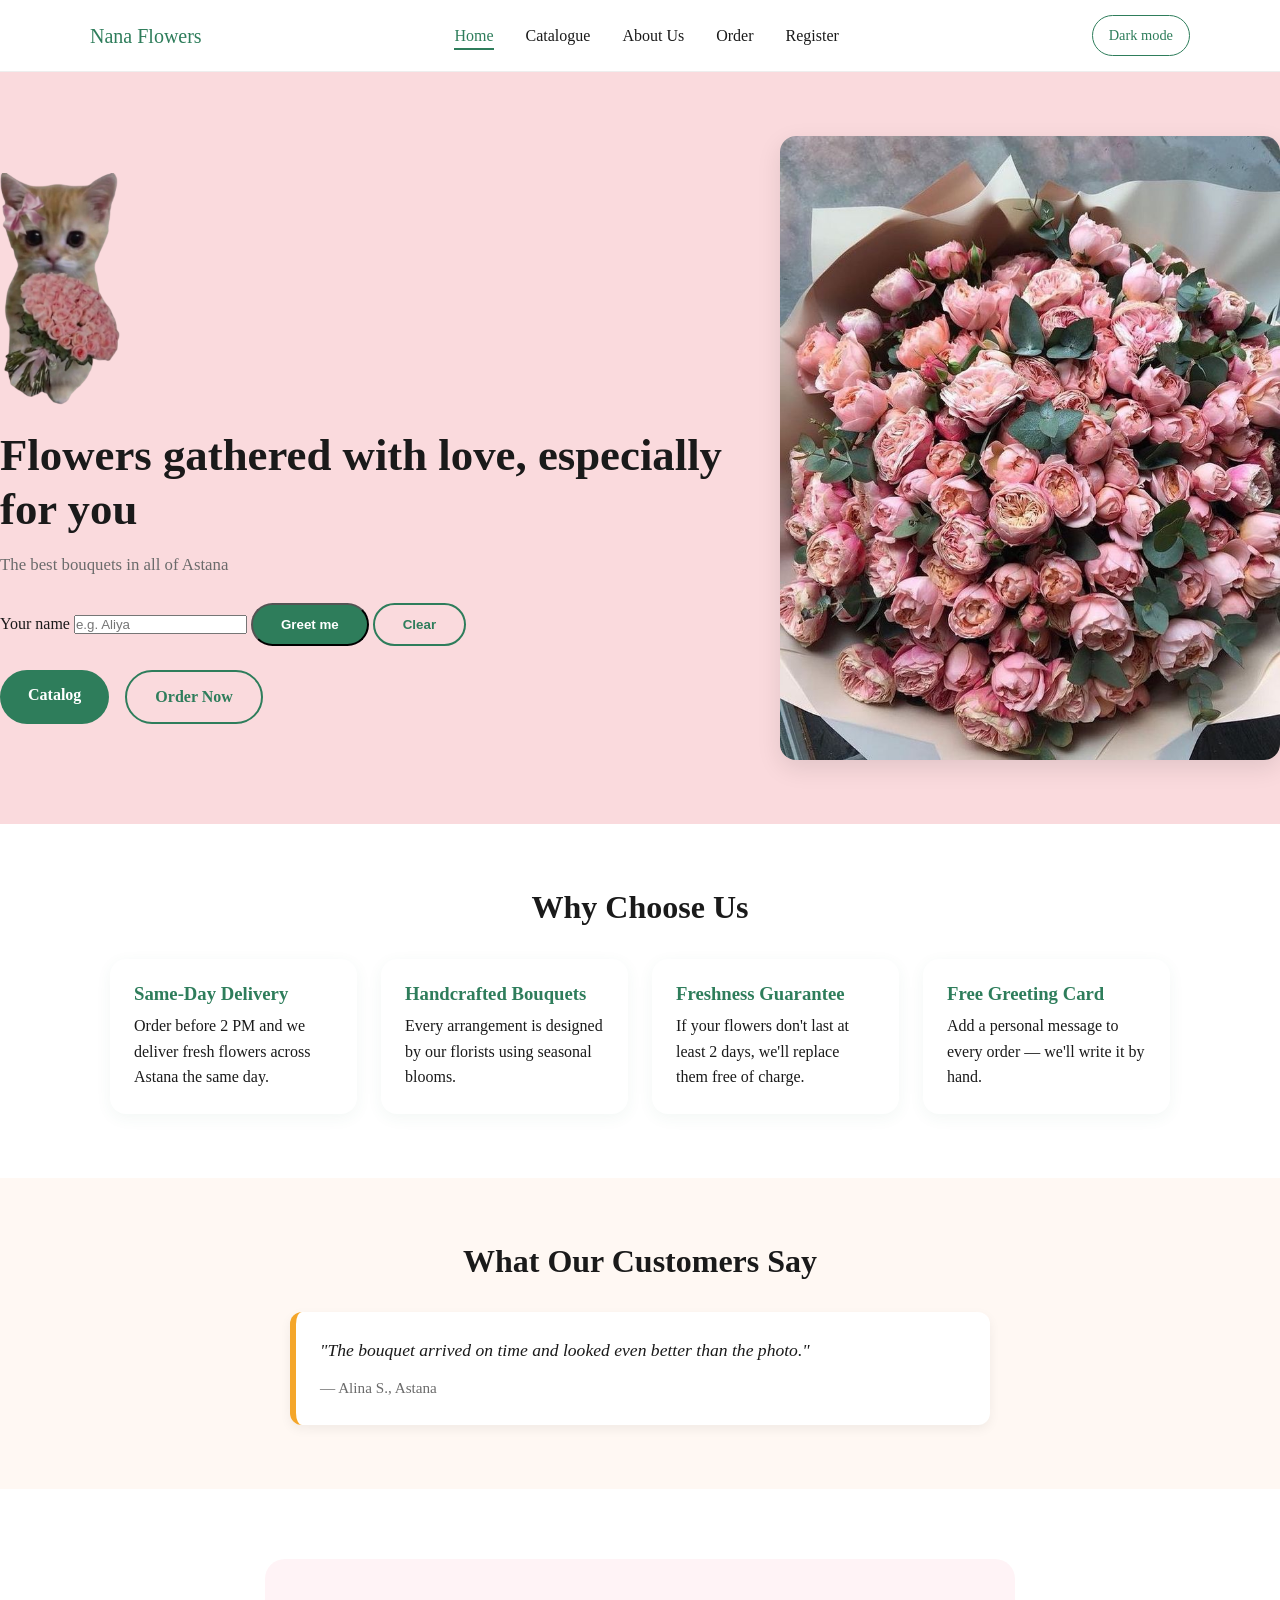
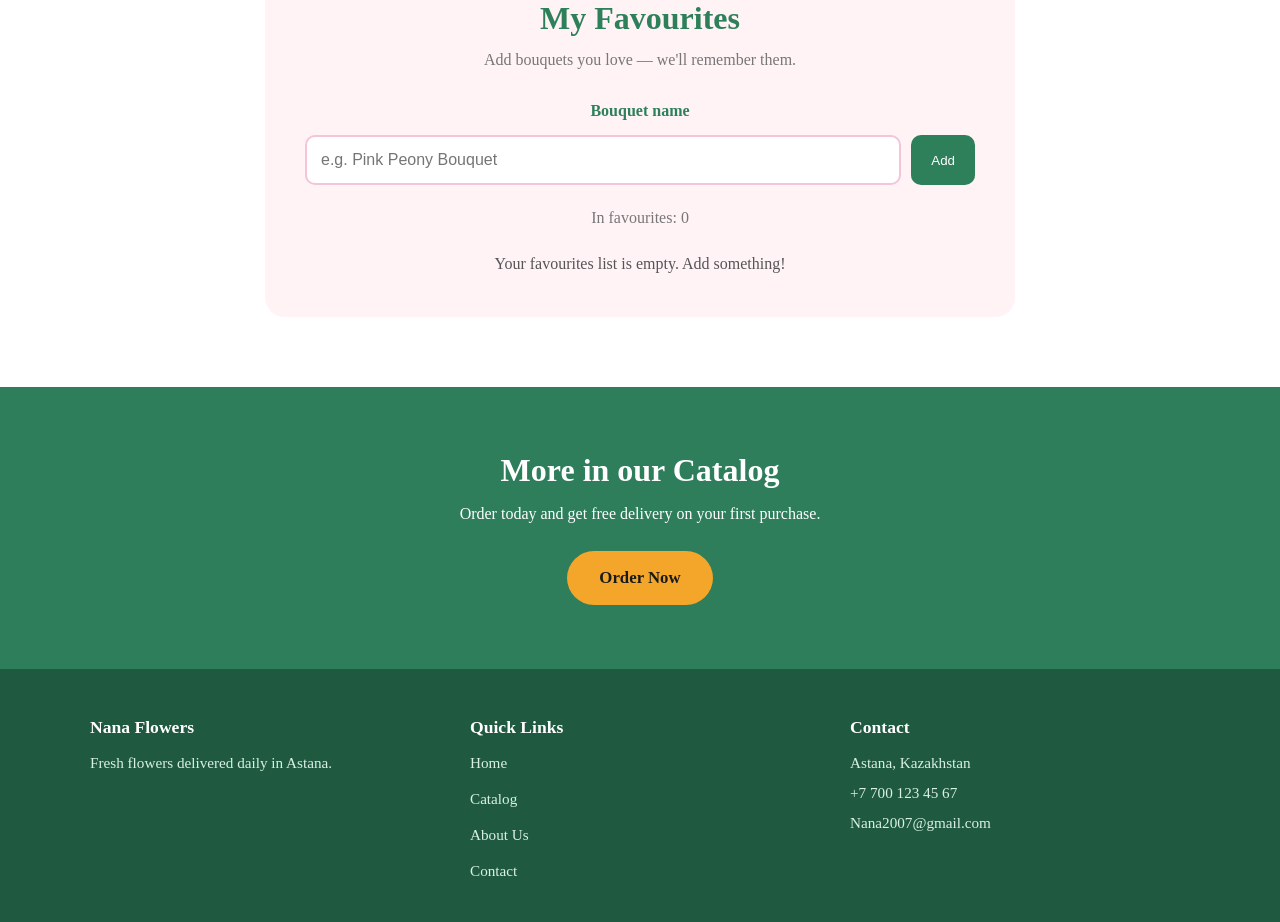
==== commit bad56e9b: "Update index.html" ====
--- a/index.html
+++ b/index.html
@@ -6,24 +6,11 @@
   <title>Home Nana</title>
   <link rel="stylesheet" href="css/style.css">
   <link rel="stylesheet" href="css/responsive.css">
+  <script src="https://code.jquery.com/jquery-3.7.1.min.js"></script>
+  <script src="index.js" defer></script>
   <link rel="icon" type="image/png" href="images/faviconjpg.jpg">
 </head>
-   <script>
-    const themeToggle = document.getElementById('themeToggle');
-    if (themeToggle) {
-      const body = document.body;
-      themeToggle.addEventListener('click', () => {
-        const isDark = body.classList.toggle('dark-theme');
-        if (isDark) {
-          themeToggle.textContent = 'Light mode';
-          themeToggle.setAttribute('aria-pressed', 'true');
-        } else {
-          themeToggle.textContent = 'Dark mode';
-          themeToggle.setAttribute('aria-pressed', 'false');
-        }
-      });
-    }
-  </script>
+   
 <body>
   <header class="header">
     <nav class="navbar" aria-label="Main navigation">
@@ -49,6 +36,14 @@
         <img src="images/kotikk.png" class="kotik" alt="cat with flowers">
         <h1>Flowers gathered with love, especially for you</h1>
         <p>The best bouquets in all of Astana</p>
+        <form id="welcomeForm" class="welcome-form" novalidate>
+  <label for="userName" class="welcome-label">Your name</label>
+  <input type="text" id="userName" placeholder="e.g. Aliya" autocomplete="name">
+  <button type="submit" class="primary">Greet me</button>
+  <button type="button" id="clearWelcome" class="secondary">Clear</button>
+</form>
+<p id="welcomeMessage" class="welcome-message" role="status" aria-live="polite"></p>
+<p id="welcomeError" class="welcome-error" role="alert"></p>
         <div class="actions">
           <a href="services.html" class="primary">Catalog</a>
           <a href="contact.html" class="secondary">Order Now</a>
@@ -88,7 +83,24 @@
         <p class="testimonial__author">— Alina S., Astana</p>
       </aside>
     </section>
+    
+   <section class="favourites" aria-labelledby="favourites-title">
+  <h2 id="favourites-title">My Favourites</h2>
+  <p class="favourites-description">Add bouquets you love — we'll remember them.</p>
 
+  <form id="favForm" novalidate>
+    <label for="favInput">Bouquet name</label>
+    <div class="flower-form-row">
+      <input type="text" id="favInput" placeholder="e.g. Pink Peony Bouquet" autocomplete="off">
+      <button type="submit">Add</button>
+    </div>
+  </form>
+
+  <p id="flowerError" role="alert"></p>
+  <p id="flowerCount">In favourites: <span id="favCount">0</span></p>
+  <ul id="flowerList"></ul>
+  <p id="emptyFavourites">Your favourites list is empty. Add something!</p>
+</section>
     <section class="cta" aria-labelledby="cta-title">
       <h2 id="cta-title">More in our Catalog</h2>
       <p>Order today and get free delivery on your first purchase.</p>
--- a/css/style.css
+++ b/css/style.css
@@ -543,16 +543,11 @@
   width: 100%;
   padding: 15px 20px;
   border: 2px solid rgb(244, 196, 217);
-  border-radius: 20px;
+  border-radius: 14px;
   font-size: 16px;
   outline: none;
   box-sizing: border-box;
 }
-
-.bouquet-search input:focus {
-  border-color: rgb(46, 128, 91);
-}
-
 #resultCount {
   margin-top: 15px;
   color: rgb(119, 119, 119);
@@ -641,6 +636,50 @@
   border-radius: 10px;
   text-align: left;
 }
+#bouquetCategory {
+    width: 100%;
+    padding: 12px 16px;
+    margin-bottom: 12px;
+    border: 2px solid rgb(244, 196, 217);
+    border-radius: 12px;
+    background: white;
+    color: rgb(26, 26, 26);
+    font: inherit;
+}
+
+.bouquet-search label[for="bouquetCategory"] {
+    margin-top: 20px;
+    font-size: 18px;
+}
+
+#flowerError {
+    color: rgb(157, 35, 69);
+    margin-top: 12px;
+}
+
+#emptyFavourites {
+    color: rgb(85, 85, 85);
+    margin-top: 15px;
+}
+
+#flowerList li span {
+    min-width: 0;
+    overflow-wrap: anywhere;
+}
+
+#flowerList .remove-btn {
+    flex-shrink: 0;
+}
+
+.products button:focus-visible,
+.products select:focus-visible,
+.products input:focus-visible,
+.favourites button:focus-visible,
+.favourites input:focus-visible {
+    outline: 3px solid rgb(46, 125, 91);
+    outline-offset: 3px;
+}
+
 
 
 
@@ -777,11 +816,6 @@
   border-radius: 50%;
   object-fit: cover;
   margin-bottom: 16px;
-}
-
-
-.hidden { 
-  display: none; 
 }
 
 .faq-question {
@@ -808,6 +842,32 @@
   color: #1A1A1A;
 }
 
+.faq-question {
+  display: block;
+  width: 100%;
+  text-align: left;
+  padding: 15px;
+  background: #FADADD;
+  color: #1A1A1A;
+  border: none;
+  border-radius: 8px;
+  margin-top: 10px;
+  cursor: pointer;
+  font-family: inherit;
+  font-weight: bold;
+  font-size: 18px;
+}
+
+.faq-answer {
+  padding: 15px;
+  background: #FFF8F3;
+  border-left: 4px solid #2E7D5B;
+  margin-top: 5px;
+  border-radius: 0 0 8px 8px;
+  color: #1A1A1A;
+}
+
+
 
 
 
--- a/css/responsive.css
+++ b/css/responsive.css
@@ -1,82 +1,96 @@
 @media (max-width: 992px) {
     .hero {
-    flex-direction: column;
-    text-align: center;
-    padding: 32px 20px;
-  }
+        flex-direction: column;
+        text-align: center;
+        padding: 32px 20px;
+    }
 
     .hero .content {
-    text-align: center;
-  }
+        text-align: center;
+    }
 
     .hero .actions {
-    justify-content: center;
-  }
-
+        justify-content: center;
+    }
 
     .footer__columns {
-    grid-template-columns: repeat(2, 1fr);
-  }
+        grid-template-columns: repeat(2, 1fr);
+    }
 
     .navbar {
-    gap: 16px;
-  }
+        gap: 16px;
+    }
 
     .benefits__grid {
-    grid-template-columns: repeat(2, 1fr);
-  }
+        grid-template-columns: repeat(2, 1fr);
+    }
 
     .services-grid {
-    grid-template-columns: repeat(2, 1fr);
-  }
+        grid-template-columns: repeat(2, 1fr);
+    }
 
     .storylayout {
-    grid-template-columns: 1fr;
-    gap: 32px;
-  }
+        grid-template-columns: 1fr;
+        gap: 32px;
+    }
 
     .storyphoto {
-    order: -1;
-  }
+        order: -1;
+    }
 
     .valuesgrid {
-    grid-template-columns: repeat(2, 1fr);
-  }
+        grid-template-columns: repeat(2, 1fr);
+    }
 
     .contact-wrapper {
-    grid-template-columns: 1fr;
-    gap: 40px;
-  }
+        grid-template-columns: 1fr;
+        gap: 40px;
+    }
+
+    .contact-form-section {
+        padding: 48px 0;
+    }
 }
 
 @media (max-width: 768px) {
-
     body {
-    padding-top: 0;
-  }
+        padding-top: 0;
+    }
 
     .header {
         position: relative;
         height: auto;
     }
 
-    .navbar {
-    flex-direction: column;
-    justify-content: center;
-    gap: 10px;
-    padding: 10px 0;
-  }
-
-    .list {
+    .header .navbar {
+        flex-direction: column;
+        justify-content: center;
+        min-height: 0;
+        gap: 10px;
+        padding: 10px 0;
+    }
+
+    .header .navbar .list {
         display: flex;
         flex-direction: row;
         flex-wrap: wrap;
         justify-content: center;
         align-items: center;
         gap: 12px 20px;
+        width: 100%;
         padding: 0;
         margin: 0;
-  }
+        margin-top: 8px;
+    }
+
+    .header .navbar .list a {
+        font-family: Georgia, 'Times New Roman', Times, serif !important;
+        font-size: 1rem !important;
+    }
+
+    .services {
+        margin-top: 0;
+    }
 
     .hero,
     .benefits,
@@ -90,186 +104,139 @@
     .go,
     .cta,
     .contact-page {
-    padding: 40px 16px;
-  }
+        padding: 40px 16px;
+    }
 
     .hero .content h1 {
-    font-size: 1.6rem;
-  }
+        font-size: 1.6rem;
+    }
 
     .hero .flowers {
-    max-width: 100%;
-  }
+        max-width: 100%;
+    }
 
     .actions {
-    flex-direction: column;
-    align-items: center;
-  }
+        flex-direction: column;
+        align-items: center;
+    }
 
     .primary,
     .secondary,
     .btn,
     .btn--accent {
-    width: 100%;
-    text-align: center;
-  }
+        width: 100%;
+        text-align: center;
+    }
 
     .benefits__grid {
-    grid-template-columns: 1fr;
-    gap: 16px;
-  }
+        grid-template-columns: 1fr;
+        gap: 16px;
+    }
 
     .benefit-card {
-    padding: 20px;
-  }
+        padding: 20px;
+    }
 
     .testimonial__quote {
-    padding: 20px;
-  }
+        padding: 20px;
+    }
 
     .footer__columns {
-    grid-template-columns: 1fr;
-    gap: 24px;
-    text-align: center;
-  }
+        grid-template-columns: 1fr;
+        gap: 24px;
+        text-align: center;
+    }
 
     .services-grid {
-    grid-template-columns: 1fr;
-  }
+        grid-template-columns: 1fr;
+    }
 
     .box-container {
-    grid-template-columns: 1fr;
-  }
+        grid-template-columns: 1fr;
+    }
 
     .timeline {
-    padding: 20px;
-    gap: 30px;
-  }
+        padding: 20px;
+        gap: 30px;
+    }
 
     .timelineitem {
-    flex-direction: column;
-    gap: 10px;
-  }
+        flex-direction: column;
+        gap: 10px;
+    }
 
     .timelineyear {
-    min-width: auto;
-  }
+        min-width: auto;
+    }
 
     .valuesgrid {
-    grid-template-columns: 1fr;
-    gap: 20px;
-  }
+        grid-template-columns: 1fr;
+        gap: 20px;
+    }
 
     .valuecard {
-    padding: 20px;
-  }
+        padding: 20px;
+    }
 
     .teamrow {
-    flex-direction: column;
-    align-items: center;
-    gap: 20px;
-  }
+        flex-direction: column;
+        align-items: center;
+        gap: 20px;
+    }
 
     .teamcard {
-    max-width: 100%;
-    width: 100%;
-    padding: 20px;
-  }
+        max-width: 100%;
+        width: 100%;
+        padding: 20px;
+    }
 
     .contact-wrapper {
-    width: 100%;
-  }
+        width: 100%;
+        grid-template-columns: 1fr;
+        gap: 24px;
+        padding: 0 16px;
+    }
 
     .contact-left h1 {
-    font-size: 1.6rem;
-  }
+        font-size: 1.6rem;
+    }
 
     .contact-right h2 {
-    font-size: 1.4rem;
-  }
-
-    .contact-right .button input[type="submit"] {
-    width: 100%;
-  }
-    .header .navbar .list a {
-    font-family: Georgia, 'Times New Roman', Times, serif !important;
-    font-size: 1rem !important;
-}
-    main.contact-page .contact-wrapper {
-        grid-template-columns: 1fr;
-        gap: 24px;
-        width: 100%;
-        padding: 0 16px;
-    }
-
-    header.header nav.navbar {
-        flex-direction: column;
-        height: auto;
-        padding: 12px 16px;
-    }
-
-    header.header .list {
-        flex-direction: row;
-        gap: 12px 20px;
-        margin-top: 8px;
-        padding-left: 0;
-        flex-wrap: wrap;
-        justify-content: center;
-    }
-
+        font-size: 1.4rem;
+    }
+
+    .contact-right .button input[type="submit"],
+    #contactForm button[type="submit"],
+    .contact-form-section .btnaccent {
+        width: 100%;
+    }
 
     main.contact-page .contact-info-card,
     main.contact-page .contact-form-card {
         padding: 24px 18px;
     }
+
+    .faq-question {
+        font-size: 16px;
+        padding: 12px;
+    }
+      
+    .faq-answer {
+        font-size: 14px;
+        padding: 12px;
+    }
+
+    .contact-form-section {
+        padding: 30px 15px;
+    }
 }
 
-
-@media (max-width: 992px) {
-  .contact-form-section {
-    padding: 48px 0;
-  }
+@media (max-width: 600px) {
+    .favourites {
+        margin: 40px 15px;
+        padding: 25px 15px;
+    }
+    .flower-form-row {
+        flex-direction: column;
+    }
 }
-
-@media (max-width: 768px) {
-  .contact-form-section {
-    padding: 40px 16px;
-  }
-
-  .contact-form-section .btnaccent {
-    width: 100%;
-  }
-}
-@media (max-width: 768px) {
-    .header {
-        position: relative;
-        height: auto;
-    }
-
-    .header .navbar {
-        min-height: 0;
-    }
-
-    .header .navbar .list {
-        display: flex;
-        flex-direction: row;
-        flex-wrap: wrap;
-        justify-content: center;
-        align-items: center;
-        gap: 12px 20px;
-        width: 100%;
-    }
-
-    .services {
-        margin-top: 0;
-    }
-}
-@media (max-width: 600px) {
-  .favourites {
-    margin: 40px 15px;
-    padding: 25px 15px;
-  }
-  .flower-form-row {
-    flex-direction: column;
-  }
-}
